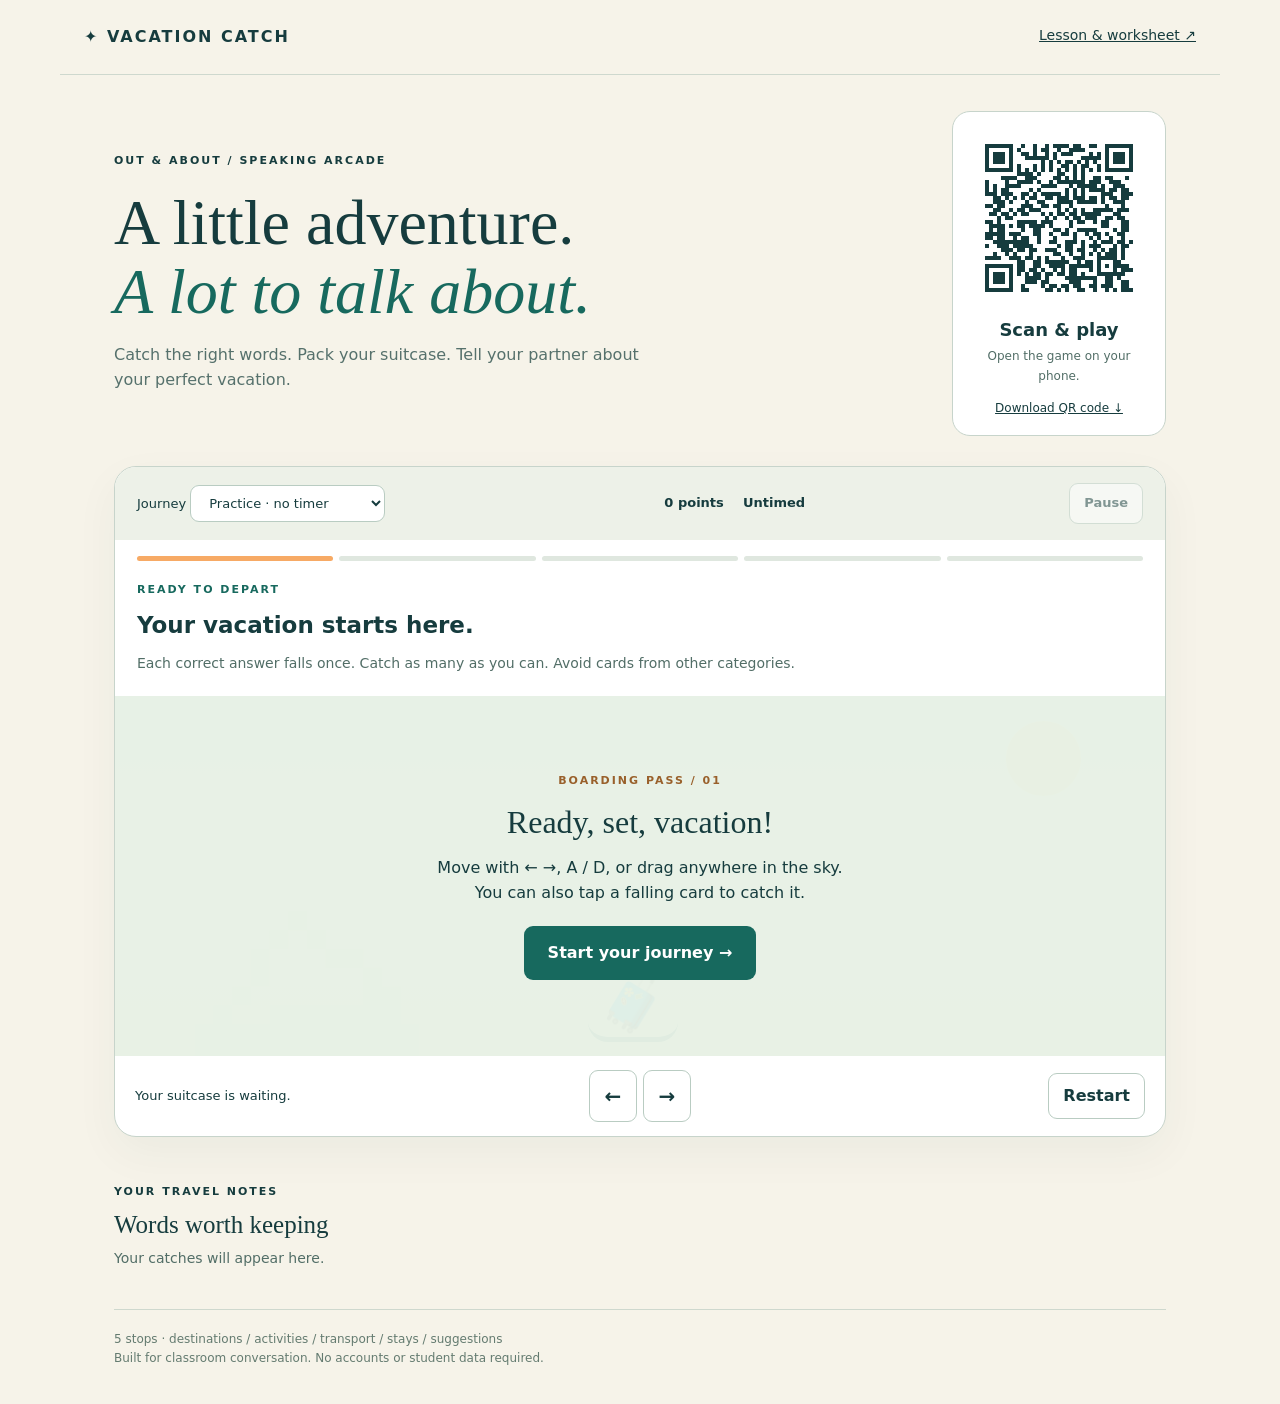
==== index.html @ 19b10353 "Remove complete-sentence instruction and final speaking task" ====
<!doctype html>
<html lang="en"><head><meta charset="utf-8"><meta name="viewport" content="width=device-width,initial-scale=1"><title>Vacation Catch • Pack, play & speak</title><link rel="stylesheet" href="style.css?v=4"><script defer src="lesson.js?v=4"></script><script defer src="game.js?v=10"></script></head>
<body><header><a class="brand" href="./">✦ VACATION CATCH</a><nav><a href="materials.html">Lesson & worksheet ↗</a></nav></header><main><div class="welcome"><section class="intro"><span class="eyebrow">OUT & ABOUT / SPEAKING ARCADE</span><h1>A little adventure.<br><em>A lot to talk about.</em></h1><p>Catch the right words. Pack your suitcase. Tell your partner about your perfect vacation.</p></section><aside class="qr-panel" aria-label="Open the game on your phone"><img src="vacation-catch-qr.png" width="180" height="180" alt="QR code linking to Vacation Catch"><div><strong>Scan &amp; play</strong><p>Open the game on your phone.</p><a href="vacation-catch-qr.png" download>Download QR code ↓</a></div></aside></div><section class="game-shell"><div class="toolbar"><label>Journey <select id="mode"><option value="practice">Practice · no timer</option><option value="challenge">Challenge · 30s target</option></select></label><div><span id="score">0 points</span> <span id="time">Untimed</span></div><button id="pause" disabled>Pause</button></div><div class="progress" id="progress"></div><div class="mission"><span id="stage">READY TO DEPART</span><h2 id="prompt">Your vacation starts here.</h2><p id="hint">Each correct answer falls once. Catch as many as you can. Avoid cards from other categories.</p></div><div id="field" tabindex="0" role="region" aria-label="Catch game. Use left and right arrow keys to move your suitcase."><div class="sun"></div><div class="landscape">⛰</div><div id="cards"></div><div id="basket" aria-hidden="true">🧳</div><div id="overlay"><span class="ticket">BOARDING PASS / 01</span><h2>Ready, set, vacation!</h2><p>Move with ← →, A / D, or drag anywhere in the sky.<br>You can also tap a falling card to catch it.</p><button id="start" class="primary">Start your journey →</button></div></div><div class="under"><div class="arrows"><button id="left" aria-label="Move suitcase left">←</button><button id="right" aria-label="Move suitcase right">→</button></div><p id="feedback" role="status" aria-live="polite">Your suitcase is waiting.</p><button id="restart">Restart</button></div></section><section class="bottom"><div><span class="eyebrow">YOUR TRAVEL NOTES</span><h3>Words worth keeping</h3><div id="collected">Your catches will appear here.</div></div></section><footer>5 stops · destinations / activities / transport / stays / suggestions<br>Built for classroom conversation. No accounts or student data required.</footer></main></body></html>
---- style.css ----
:root{--ink:#163c3e;--green:#17695e;--cream:#f6f3e9;--orange:#f7aa65}*{box-sizing:border-box}body{margin:0;background:var(--cream);color:var(--ink);font:16px/1.6 system-ui,sans-serif}header{max-width:1160px;margin:auto;padding:24px;display:flex;justify-content:space-between;gap:16px;border-bottom:1px solid #ced8ce}a{color:inherit}.brand{font-weight:850;letter-spacing:2px;text-decoration:none}nav{font-size:14px}main{max-width:1100px;margin:auto;padding:36px 24px}.intro{max-width:780px;margin:0 0 30px}.eyebrow,.ticket{font-size:11px;font-weight:800;letter-spacing:2px}h1{font:clamp(36px,5.5vw,64px)/1.08 Georgia,serif;margin:16px 0}h1 em{color:var(--green);font-weight:normal}.intro p{max-width:550px;color:#56716c}.game-shell{background:white;border:1px solid #c7d4cb;border-radius:22px;overflow:hidden;box-shadow:0 16px 45px #163c3e0c}.toolbar{display:flex;justify-content:space-between;align-items:center;gap:12px;padding:16px 22px;background:#edf1e8;font-size:13px}select,button{font:inherit;border:1px solid #b9ccc2;border-radius:9px;padding:9px 14px;background:white;color:var(--ink)}button,a,select{touch-action:manipulation}button{cursor:pointer;font-weight:700}button:disabled{opacity:.5;cursor:default}button:focus-visible,a:focus-visible,select:focus-visible,#field:focus-visible{outline:3px solid #ce6d28;outline-offset:3px}.primary{background:var(--green);color:white;border:0;padding:14px 24px}.toolbar span{margin-left:15px;font-weight:750}.progress{display:flex;gap:6px;padding:16px 22px 0}.progress span{height:5px;flex:1;background:#dfe7df;border-radius:4px}.progress .active{background:var(--orange)}.progress .done{background:var(--green)}.mission{padding:14px 22px}.mission>span{font-size:11px;letter-spacing:2px;font-weight:800;color:var(--green)}h2{font-size:23px;margin:6px 0}p{margin:8px 0}.mission p{font-size:14px;color:#526e67}#field{height:360px;position:relative;background:linear-gradient(#d5ece6,#ecf1d7);overflow:hidden;touch-action:none}.sun{position:absolute;right:8%;top:25px;background:#f7cf78;width:75px;height:75px;border-radius:50%;opacity:.7}.landscape{position:absolute;bottom:-90px;left:4%;font-size:300px;color:#b6d0bb;line-height:1;opacity:.45}#basket{position:absolute;bottom:14px;font-size:54px;width:90px;text-align:center;left:45%;line-height:1.2;border-bottom:5px solid var(--green);border-radius:20px}.card{position:absolute;top:0;width:150px;text-align:center;padding:10px 6px;border:1px solid #bed1c5;background:#fffef8;border-radius:11px;box-shadow:0 4px 0 #163c3e15;font-size:14px;font-weight:700}#overlay{position:absolute;inset:0;background:#e9f2e6f5;display:flex;flex-direction:column;align-items:center;justify-content:center;text-align:center;padding:24px;z-index:5}#overlay h2{font:32px Georgia,serif;margin:14px 0}#overlay p{max-width:600px;margin:0 0 20px}.ticket{color:#99602b}.under{padding:14px 20px;display:flex;align-items:center;gap:14px}.under p{flex:1;font-size:13px}.arrows{display:flex;gap:6px}.arrows button{font-size:20px;min-width:48px}.bottom{display:grid;grid-template-columns:1fr 1fr;gap:70px;padding:40px 0}.bottom p,#collected{color:#526e67;font-size:14px}h3{font:25px Georgia,serif;margin:8px 0}.chip{display:inline-block;border:1px solid #b8cbc0;border-radius:20px;padding:3px 10px;margin:3px;font-size:12px}footer{font-size:12px;border-top:1px solid #ced8ce;padding-top:20px;color:#647b70}.paper{background:white;padding:30px;border-radius:16px}.paper h1{font-size:40px}.paper table{border-collapse:collapse;width:100%;font-size:14px}.paper td,.paper th{border:1px solid #bdd0c4;padding:12px;text-align:left}.write{border-bottom:1px solid #999;height:42px} @media(max-width:650px){header{padding:16px}.brand{font-size:12px;letter-spacing:1px}nav{font-size:12px}main{padding:24px 12px}.toolbar{flex-wrap:wrap;padding:12px}.toolbar label{width:100%}.toolbar span{margin:0 10px 0 0}.mission{padding:14px}h2{font-size:20px}.bottom{grid-template-columns:1fr;gap:25px}.under{flex-wrap:wrap}.under p{min-width:160px}.card{width:130px;font-size:13px}#overlay h2{font-size:27px}.paper{padding:14px;overflow-x:auto}}@media print{header,button,.no-print{display:none!important}body{background:white}main{padding:0}.paper{padding:0}.paper h1{font-size:30px}}
.welcome{display:flex;align-items:center;justify-content:space-between;gap:30px;margin-bottom:30px}.welcome .intro{margin-bottom:0}.qr-panel{flex:0 0 214px;text-align:center;background:white;border:1px solid #c7d4cb;border-radius:18px;padding:16px}.qr-panel img{display:block;width:180px;height:180px;margin:0 auto 8px}.qr-panel strong{font-size:18px}.qr-panel p{font-size:12px;margin:3px 0 8px;color:#526e67}.qr-panel a{font-size:12px}@media(max-width:700px){.welcome{flex-direction:column;align-items:stretch}.qr-panel{flex-basis:auto;display:flex;align-items:center;gap:18px;text-align:left}.qr-panel img{width:132px;height:132px;margin:0}.qr-panel div{flex:1}}
.under{display:grid;grid-template-columns:minmax(0,1fr) auto minmax(0,1fr)}.under .arrows{grid-column:2;grid-row:1;justify-content:center}.under #feedback{grid-column:1;grid-row:1;min-width:0}.under #restart{grid-column:3;grid-row:1;justify-self:end}@media(max-width:650px){.under{grid-template-columns:1fr auto 1fr}.under #feedback{grid-column:1 / -1;grid-row:2;text-align:center}.under #restart{padding:9px;font-size:12px}}
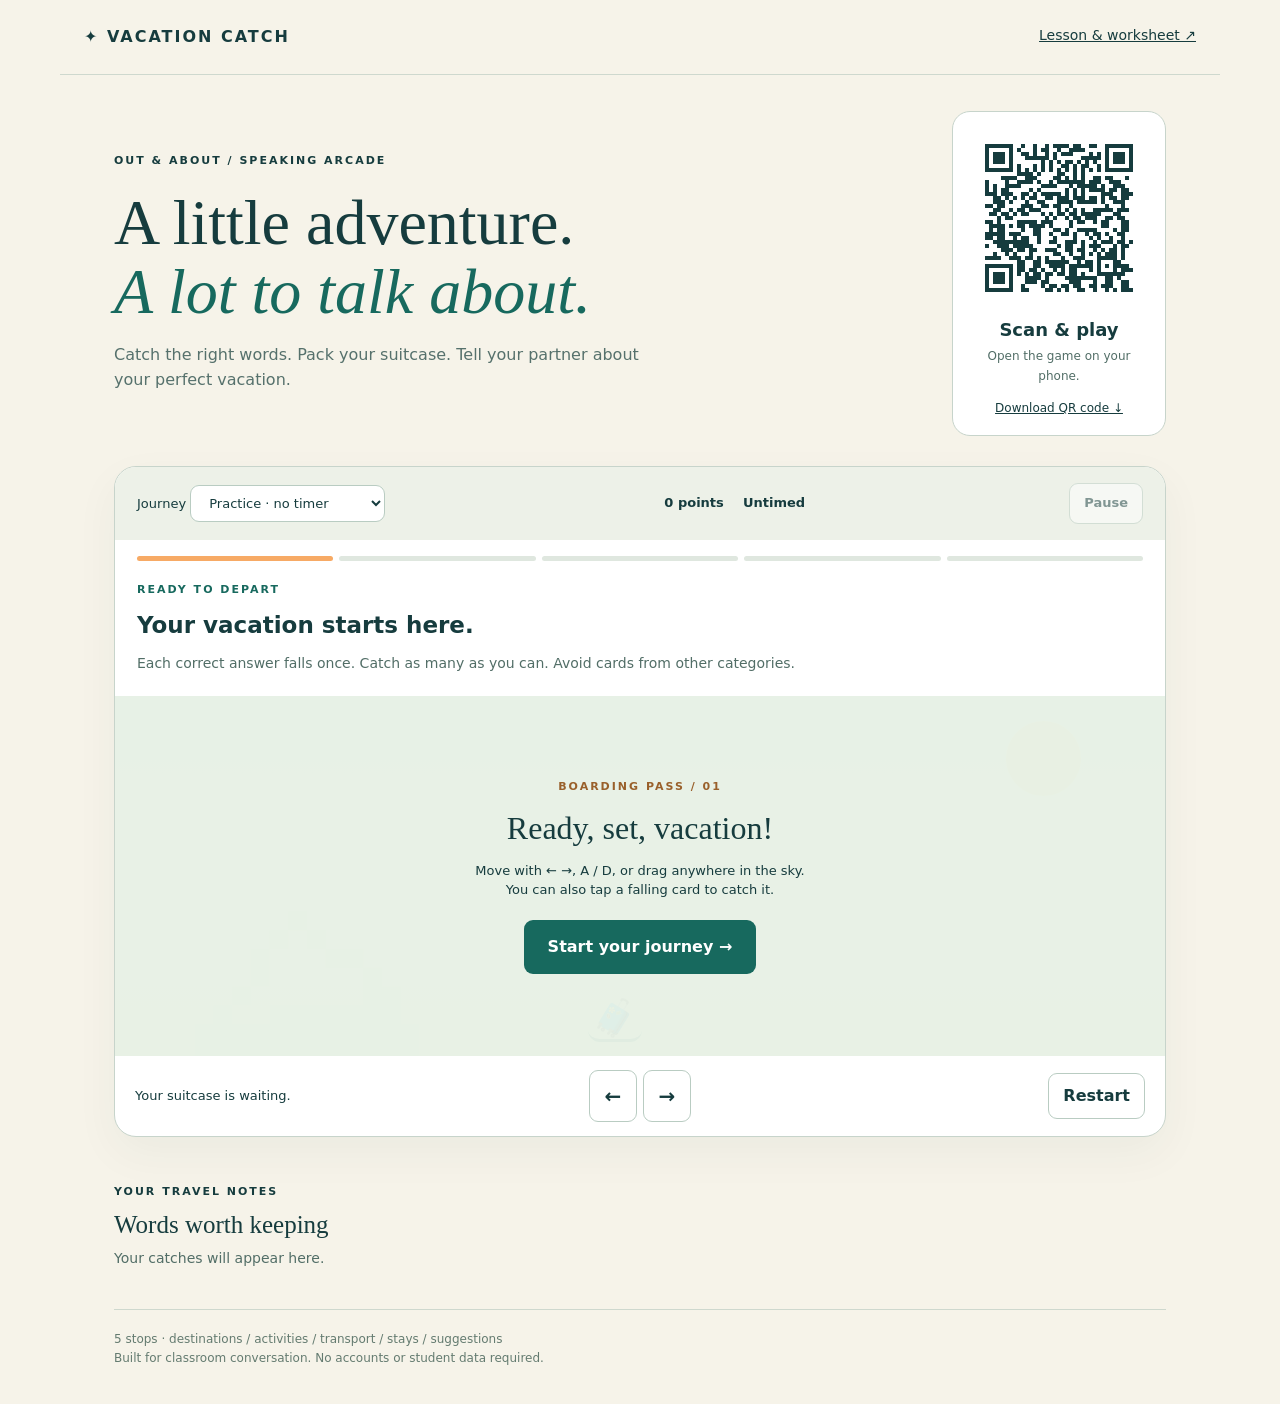
==== commit c12d4bb8: "Shrink suitcase catch area and start-screen instruction text" ====
--- a/index.html
+++ b/index.html
@@ -1,5 +1,5 @@
 <!doctype html>
-<html lang="en"><head><meta charset="utf-8"><meta name="viewport" content="width=device-width,initial-scale=1"><title>Vacation Catch • Pack, play & speak</title><link rel="stylesheet" href="style.css?v=4"><script defer src="lesson.js?v=4"></script><script defer src="game.js?v=10"></script></head>
+<html lang="en"><head><meta charset="utf-8"><meta name="viewport" content="width=device-width,initial-scale=1"><title>Vacation Catch • Pack, play & speak</title><link rel="stylesheet" href="style.css?v=11"><script defer src="lesson.js?v=4"></script><script defer src="game.js?v=11"></script></head>
 <body><header><a class="brand" href="./">✦ VACATION CATCH</a><nav><a href="materials.html">Lesson & worksheet ↗</a></nav></header><main><div class="welcome"><section class="intro"><span class="eyebrow">OUT & ABOUT / SPEAKING ARCADE</span><h1>A little adventure.<br><em>A lot to talk about.</em></h1><p>Catch the right words. Pack your suitcase. Tell your partner about your perfect vacation.</p></section><aside class="qr-panel" aria-label="Open the game on your phone"><img src="vacation-catch-qr.png" width="180" height="180" alt="QR code linking to Vacation Catch"><div><strong>Scan &amp; play</strong><p>Open the game on your phone.</p><a href="vacation-catch-qr.png" download>Download QR code ↓</a></div></aside></div><section class="game-shell"><div class="toolbar"><label>Journey <select id="mode"><option value="practice">Practice · no timer</option><option value="challenge">Challenge · 30s target</option></select></label><div><span id="score">0 points</span> <span id="time">Untimed</span></div><button id="pause" disabled>Pause</button></div><div class="progress" id="progress"></div><div class="mission"><span id="stage">READY TO DEPART</span><h2 id="prompt">Your vacation starts here.</h2><p id="hint">Each correct answer falls once. Catch as many as you can. Avoid cards from other categories.</p></div><div id="field" tabindex="0" role="region" aria-label="Catch game. Use left and right arrow keys to move your suitcase."><div class="sun"></div><div class="landscape">⛰</div><div id="cards"></div><div id="basket" aria-hidden="true">🧳</div><div id="overlay"><span class="ticket">BOARDING PASS / 01</span><h2>Ready, set, vacation!</h2><p>Move with ← →, A / D, or drag anywhere in the sky.<br>You can also tap a falling card to catch it.</p><button id="start" class="primary">Start your journey →</button></div></div><div class="under"><div class="arrows"><button id="left" aria-label="Move suitcase left">←</button><button id="right" aria-label="Move suitcase right">→</button></div><p id="feedback" role="status" aria-live="polite">Your suitcase is waiting.</p><button id="restart">Restart</button></div></section><section class="bottom"><div><span class="eyebrow">YOUR TRAVEL NOTES</span><h3>Words worth keeping</h3><div id="collected">Your catches will appear here.</div></div></section><footer>5 stops · destinations / activities / transport / stays / suggestions<br>Built for classroom conversation. No accounts or student data required.</footer></main></body></html>
 
 
--- a/style.css
+++ b/style.css
@@ -1,3 +1,6 @@
 :root{--ink:#163c3e;--green:#17695e;--cream:#f6f3e9;--orange:#f7aa65}*{box-sizing:border-box}body{margin:0;background:var(--cream);color:var(--ink);font:16px/1.6 system-ui,sans-serif}header{max-width:1160px;margin:auto;padding:24px;display:flex;justify-content:space-between;gap:16px;border-bottom:1px solid #ced8ce}a{color:inherit}.brand{font-weight:850;letter-spacing:2px;text-decoration:none}nav{font-size:14px}main{max-width:1100px;margin:auto;padding:36px 24px}.intro{max-width:780px;margin:0 0 30px}.eyebrow,.ticket{font-size:11px;font-weight:800;letter-spacing:2px}h1{font:clamp(36px,5.5vw,64px)/1.08 Georgia,serif;margin:16px 0}h1 em{color:var(--green);font-weight:normal}.intro p{max-width:550px;color:#56716c}.game-shell{background:white;border:1px solid #c7d4cb;border-radius:22px;overflow:hidden;box-shadow:0 16px 45px #163c3e0c}.toolbar{display:flex;justify-content:space-between;align-items:center;gap:12px;padding:16px 22px;background:#edf1e8;font-size:13px}select,button{font:inherit;border:1px solid #b9ccc2;border-radius:9px;padding:9px 14px;background:white;color:var(--ink)}button,a,select{touch-action:manipulation}button{cursor:pointer;font-weight:700}button:disabled{opacity:.5;cursor:default}button:focus-visible,a:focus-visible,select:focus-visible,#field:focus-visible{outline:3px solid #ce6d28;outline-offset:3px}.primary{background:var(--green);color:white;border:0;padding:14px 24px}.toolbar span{margin-left:15px;font-weight:750}.progress{display:flex;gap:6px;padding:16px 22px 0}.progress span{height:5px;flex:1;background:#dfe7df;border-radius:4px}.progress .active{background:var(--orange)}.progress .done{background:var(--green)}.mission{padding:14px 22px}.mission>span{font-size:11px;letter-spacing:2px;font-weight:800;color:var(--green)}h2{font-size:23px;margin:6px 0}p{margin:8px 0}.mission p{font-size:14px;color:#526e67}#field{height:360px;position:relative;background:linear-gradient(#d5ece6,#ecf1d7);overflow:hidden;touch-action:none}.sun{position:absolute;right:8%;top:25px;background:#f7cf78;width:75px;height:75px;border-radius:50%;opacity:.7}.landscape{position:absolute;bottom:-90px;left:4%;font-size:300px;color:#b6d0bb;line-height:1;opacity:.45}#basket{position:absolute;bottom:14px;font-size:54px;width:90px;text-align:center;left:45%;line-height:1.2;border-bottom:5px solid var(--green);border-radius:20px}.card{position:absolute;top:0;width:150px;text-align:center;padding:10px 6px;border:1px solid #bed1c5;background:#fffef8;border-radius:11px;box-shadow:0 4px 0 #163c3e15;font-size:14px;font-weight:700}#overlay{position:absolute;inset:0;background:#e9f2e6f5;display:flex;flex-direction:column;align-items:center;justify-content:center;text-align:center;padding:24px;z-index:5}#overlay h2{font:32px Georgia,serif;margin:14px 0}#overlay p{max-width:600px;margin:0 0 20px}.ticket{color:#99602b}.under{padding:14px 20px;display:flex;align-items:center;gap:14px}.under p{flex:1;font-size:13px}.arrows{display:flex;gap:6px}.arrows button{font-size:20px;min-width:48px}.bottom{display:grid;grid-template-columns:1fr 1fr;gap:70px;padding:40px 0}.bottom p,#collected{color:#526e67;font-size:14px}h3{font:25px Georgia,serif;margin:8px 0}.chip{display:inline-block;border:1px solid #b8cbc0;border-radius:20px;padding:3px 10px;margin:3px;font-size:12px}footer{font-size:12px;border-top:1px solid #ced8ce;padding-top:20px;color:#647b70}.paper{background:white;padding:30px;border-radius:16px}.paper h1{font-size:40px}.paper table{border-collapse:collapse;width:100%;font-size:14px}.paper td,.paper th{border:1px solid #bdd0c4;padding:12px;text-align:left}.write{border-bottom:1px solid #999;height:42px} @media(max-width:650px){header{padding:16px}.brand{font-size:12px;letter-spacing:1px}nav{font-size:12px}main{padding:24px 12px}.toolbar{flex-wrap:wrap;padding:12px}.toolbar label{width:100%}.toolbar span{margin:0 10px 0 0}.mission{padding:14px}h2{font-size:20px}.bottom{grid-template-columns:1fr;gap:25px}.under{flex-wrap:wrap}.under p{min-width:160px}.card{width:130px;font-size:13px}#overlay h2{font-size:27px}.paper{padding:14px;overflow-x:auto}}@media print{header,button,.no-print{display:none!important}body{background:white}main{padding:0}.paper{padding:0}.paper h1{font-size:30px}}
 .welcome{display:flex;align-items:center;justify-content:space-between;gap:30px;margin-bottom:30px}.welcome .intro{margin-bottom:0}.qr-panel{flex:0 0 214px;text-align:center;background:white;border:1px solid #c7d4cb;border-radius:18px;padding:16px}.qr-panel img{display:block;width:180px;height:180px;margin:0 auto 8px}.qr-panel strong{font-size:18px}.qr-panel p{font-size:12px;margin:3px 0 8px;color:#526e67}.qr-panel a{font-size:12px}@media(max-width:700px){.welcome{flex-direction:column;align-items:stretch}.qr-panel{flex-basis:auto;display:flex;align-items:center;gap:18px;text-align:left}.qr-panel img{width:132px;height:132px;margin:0}.qr-panel div{flex:1}}
 .under{display:grid;grid-template-columns:minmax(0,1fr) auto minmax(0,1fr)}.under .arrows{grid-column:2;grid-row:1;justify-content:center}.under #feedback{grid-column:1;grid-row:1;min-width:0}.under #restart{grid-column:3;grid-row:1;justify-self:end}@media(max-width:650px){.under{grid-template-columns:1fr auto 1fr}.under #feedback{grid-column:1 / -1;grid-row:2;text-align:center}.under #restart{padding:9px;font-size:12px}}
+
+#basket{width:54px;font-size:36px;border-bottom-width:3px;border-radius:12px}
+#overlay #start{font-size:16px}#overlay:has(#start) p{font-size:13px;line-height:1.5}
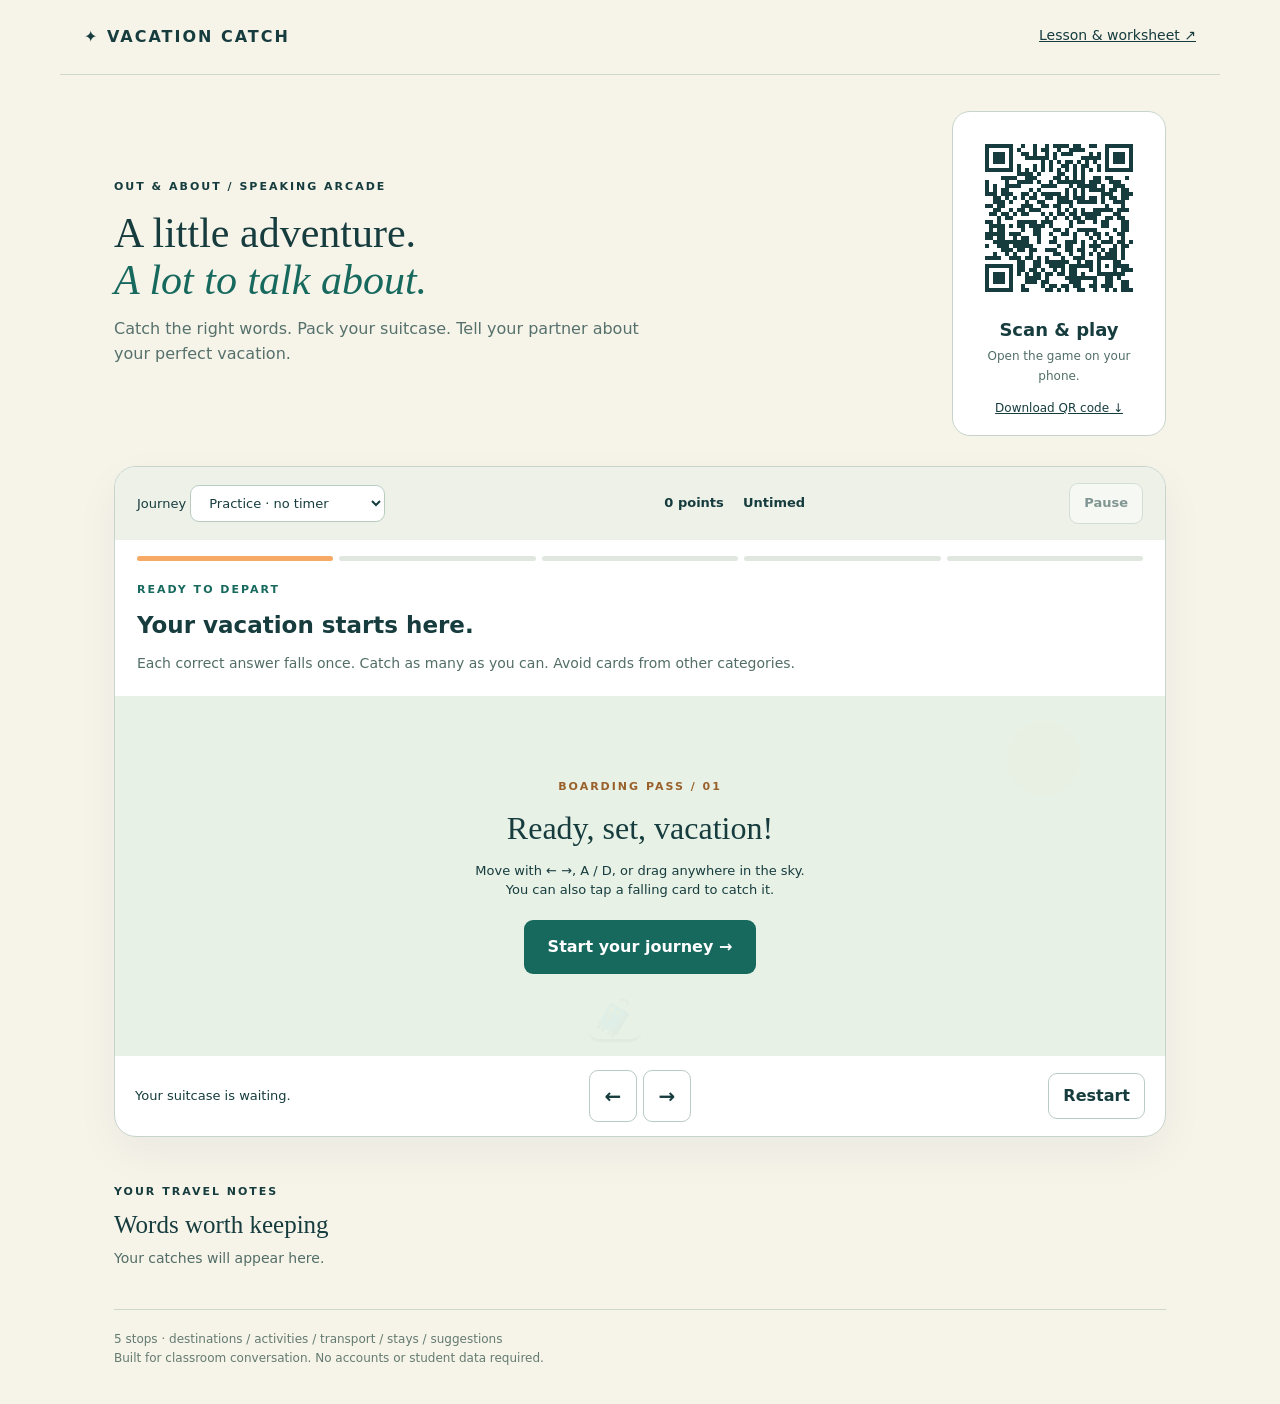
==== commit 1c366267: "Reduce main headline size" ====
--- a/index.html
+++ b/index.html
@@ -1,5 +1,5 @@
 <!doctype html>
-<html lang="en"><head><meta charset="utf-8"><meta name="viewport" content="width=device-width,initial-scale=1"><title>Vacation Catch • Pack, play & speak</title><link rel="stylesheet" href="style.css?v=11"><script defer src="lesson.js?v=4"></script><script defer src="game.js?v=11"></script></head>
+<html lang="en"><head><meta charset="utf-8"><meta name="viewport" content="width=device-width,initial-scale=1"><title>Vacation Catch • Pack, play & speak</title><link rel="stylesheet" href="style.css?v=12"><script defer src="lesson.js?v=4"></script><script defer src="game.js?v=11"></script></head>
 <body><header><a class="brand" href="./">✦ VACATION CATCH</a><nav><a href="materials.html">Lesson & worksheet ↗</a></nav></header><main><div class="welcome"><section class="intro"><span class="eyebrow">OUT & ABOUT / SPEAKING ARCADE</span><h1>A little adventure.<br><em>A lot to talk about.</em></h1><p>Catch the right words. Pack your suitcase. Tell your partner about your perfect vacation.</p></section><aside class="qr-panel" aria-label="Open the game on your phone"><img src="vacation-catch-qr.png" width="180" height="180" alt="QR code linking to Vacation Catch"><div><strong>Scan &amp; play</strong><p>Open the game on your phone.</p><a href="vacation-catch-qr.png" download>Download QR code ↓</a></div></aside></div><section class="game-shell"><div class="toolbar"><label>Journey <select id="mode"><option value="practice">Practice · no timer</option><option value="challenge">Challenge · 30s target</option></select></label><div><span id="score">0 points</span> <span id="time">Untimed</span></div><button id="pause" disabled>Pause</button></div><div class="progress" id="progress"></div><div class="mission"><span id="stage">READY TO DEPART</span><h2 id="prompt">Your vacation starts here.</h2><p id="hint">Each correct answer falls once. Catch as many as you can. Avoid cards from other categories.</p></div><div id="field" tabindex="0" role="region" aria-label="Catch game. Use left and right arrow keys to move your suitcase."><div class="sun"></div><div class="landscape">⛰</div><div id="cards"></div><div id="basket" aria-hidden="true">🧳</div><div id="overlay"><span class="ticket">BOARDING PASS / 01</span><h2>Ready, set, vacation!</h2><p>Move with ← →, A / D, or drag anywhere in the sky.<br>You can also tap a falling card to catch it.</p><button id="start" class="primary">Start your journey →</button></div></div><div class="under"><div class="arrows"><button id="left" aria-label="Move suitcase left">←</button><button id="right" aria-label="Move suitcase right">→</button></div><p id="feedback" role="status" aria-live="polite">Your suitcase is waiting.</p><button id="restart">Restart</button></div></section><section class="bottom"><div><span class="eyebrow">YOUR TRAVEL NOTES</span><h3>Words worth keeping</h3><div id="collected">Your catches will appear here.</div></div></section><footer>5 stops · destinations / activities / transport / stays / suggestions<br>Built for classroom conversation. No accounts or student data required.</footer></main></body></html>
 
 
--- a/style.css
+++ b/style.css
@@ -4,3 +4,4 @@
 
 #basket{width:54px;font-size:36px;border-bottom-width:3px;border-radius:12px}
 #overlay #start{font-size:16px}#overlay:has(#start) p{font-size:13px;line-height:1.5}
+.intro h1{font-size:clamp(28px,3.5vw,42px);line-height:1.12;margin:12px 0}
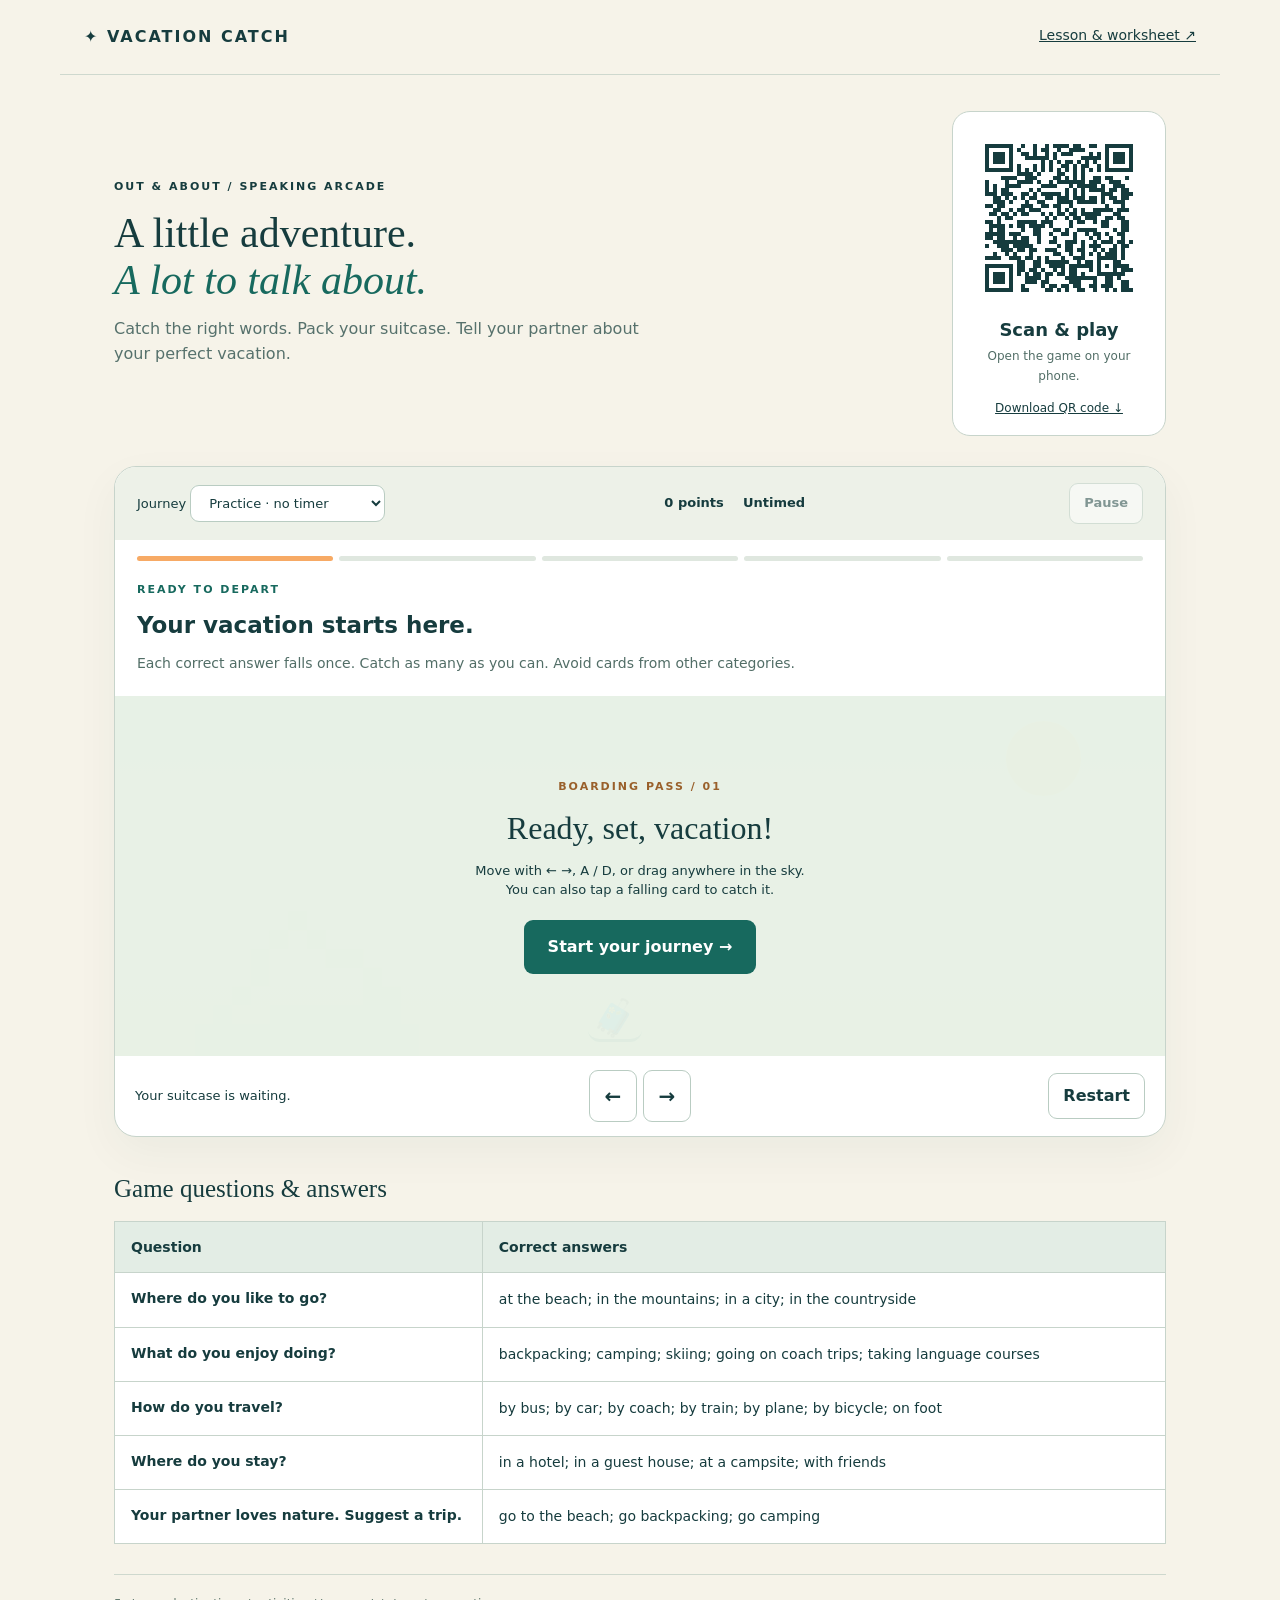
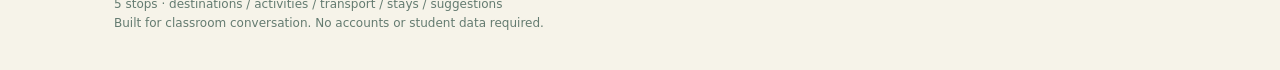
==== commit 60b81b62: "Replace travel notes with complete game questions and answers table" ====
--- a/index.html
+++ b/index.html
@@ -1,5 +1,5 @@
 <!doctype html>
-<html lang="en"><head><meta charset="utf-8"><meta name="viewport" content="width=device-width,initial-scale=1"><title>Vacation Catch • Pack, play & speak</title><link rel="stylesheet" href="style.css?v=12"><script defer src="lesson.js?v=4"></script><script defer src="game.js?v=11"></script></head>
-<body><header><a class="brand" href="./">✦ VACATION CATCH</a><nav><a href="materials.html">Lesson & worksheet ↗</a></nav></header><main><div class="welcome"><section class="intro"><span class="eyebrow">OUT & ABOUT / SPEAKING ARCADE</span><h1>A little adventure.<br><em>A lot to talk about.</em></h1><p>Catch the right words. Pack your suitcase. Tell your partner about your perfect vacation.</p></section><aside class="qr-panel" aria-label="Open the game on your phone"><img src="vacation-catch-qr.png" width="180" height="180" alt="QR code linking to Vacation Catch"><div><strong>Scan &amp; play</strong><p>Open the game on your phone.</p><a href="vacation-catch-qr.png" download>Download QR code ↓</a></div></aside></div><section class="game-shell"><div class="toolbar"><label>Journey <select id="mode"><option value="practice">Practice · no timer</option><option value="challenge">Challenge · 30s target</option></select></label><div><span id="score">0 points</span> <span id="time">Untimed</span></div><button id="pause" disabled>Pause</button></div><div class="progress" id="progress"></div><div class="mission"><span id="stage">READY TO DEPART</span><h2 id="prompt">Your vacation starts here.</h2><p id="hint">Each correct answer falls once. Catch as many as you can. Avoid cards from other categories.</p></div><div id="field" tabindex="0" role="region" aria-label="Catch game. Use left and right arrow keys to move your suitcase."><div class="sun"></div><div class="landscape">⛰</div><div id="cards"></div><div id="basket" aria-hidden="true">🧳</div><div id="overlay"><span class="ticket">BOARDING PASS / 01</span><h2>Ready, set, vacation!</h2><p>Move with ← →, A / D, or drag anywhere in the sky.<br>You can also tap a falling card to catch it.</p><button id="start" class="primary">Start your journey →</button></div></div><div class="under"><div class="arrows"><button id="left" aria-label="Move suitcase left">←</button><button id="right" aria-label="Move suitcase right">→</button></div><p id="feedback" role="status" aria-live="polite">Your suitcase is waiting.</p><button id="restart">Restart</button></div></section><section class="bottom"><div><span class="eyebrow">YOUR TRAVEL NOTES</span><h3>Words worth keeping</h3><div id="collected">Your catches will appear here.</div></div></section><footer>5 stops · destinations / activities / transport / stays / suggestions<br>Built for classroom conversation. No accounts or student data required.</footer></main></body></html>
+<html lang="en"><head><meta charset="utf-8"><meta name="viewport" content="width=device-width,initial-scale=1"><title>Vacation Catch • Pack, play & speak</title><link rel="stylesheet" href="style.css?v=13"><script defer src="lesson.js?v=4"></script><script defer src="game.js?v=13"></script></head>
+<body><header><a class="brand" href="./">✦ VACATION CATCH</a><nav><a href="materials.html">Lesson & worksheet ↗</a></nav></header><main><div class="welcome"><section class="intro"><span class="eyebrow">OUT & ABOUT / SPEAKING ARCADE</span><h1>A little adventure.<br><em>A lot to talk about.</em></h1><p>Catch the right words. Pack your suitcase. Tell your partner about your perfect vacation.</p></section><aside class="qr-panel" aria-label="Open the game on your phone"><img src="vacation-catch-qr.png" width="180" height="180" alt="QR code linking to Vacation Catch"><div><strong>Scan &amp; play</strong><p>Open the game on your phone.</p><a href="vacation-catch-qr.png" download>Download QR code ↓</a></div></aside></div><section class="game-shell"><div class="toolbar"><label>Journey <select id="mode"><option value="practice">Practice · no timer</option><option value="challenge">Challenge · 30s target</option></select></label><div><span id="score">0 points</span> <span id="time">Untimed</span></div><button id="pause" disabled>Pause</button></div><div class="progress" id="progress"></div><div class="mission"><span id="stage">READY TO DEPART</span><h2 id="prompt">Your vacation starts here.</h2><p id="hint">Each correct answer falls once. Catch as many as you can. Avoid cards from other categories.</p></div><div id="field" tabindex="0" role="region" aria-label="Catch game. Use left and right arrow keys to move your suitcase."><div class="sun"></div><div class="landscape">⛰</div><div id="cards"></div><div id="basket" aria-hidden="true">🧳</div><div id="overlay"><span class="ticket">BOARDING PASS / 01</span><h2>Ready, set, vacation!</h2><p>Move with ← →, A / D, or drag anywhere in the sky.<br>You can also tap a falling card to catch it.</p><button id="start" class="primary">Start your journey →</button></div></div><div class="under"><div class="arrows"><button id="left" aria-label="Move suitcase left">←</button><button id="right" aria-label="Move suitcase right">→</button></div><p id="feedback" role="status" aria-live="polite">Your suitcase is waiting.</p><button id="restart">Restart</button></div></section><section class="answer-key" aria-labelledby="answer-key-title"><h3 id="answer-key-title">Game questions &amp; answers</h3><div class="answer-table-wrap"><table><thead><tr><th scope="col">Question</th><th scope="col">Correct answers</th></tr></thead><tbody id="answer-rows"></tbody></table></div></section><footer>5 stops · destinations / activities / transport / stays / suggestions<br>Built for classroom conversation. No accounts or student data required.</footer></main></body></html>
 
 
--- a/style.css
+++ b/style.css
@@ -5,3 +5,5 @@
 #basket{width:54px;font-size:36px;border-bottom-width:3px;border-radius:12px}
 #overlay #start{font-size:16px}#overlay:has(#start) p{font-size:13px;line-height:1.5}
 .intro h1{font-size:clamp(28px,3.5vw,42px);line-height:1.12;margin:12px 0}
+
+.answer-key{padding:30px 0}.answer-key h3{margin-bottom:18px}.answer-table-wrap{overflow-x:auto}.answer-key table{width:100%;border-collapse:collapse;background:white;font-size:14px}.answer-key th,.answer-key td{border:1px solid #c7d4cb;padding:14px 16px;text-align:left;vertical-align:top}.answer-key thead{background:#e3ede5}.answer-key tbody th{width:35%;font-weight:600}.answer-key td{line-height:1.8}@media(max-width:650px){.answer-key th,.answer-key td{padding:10px;font-size:13px}}
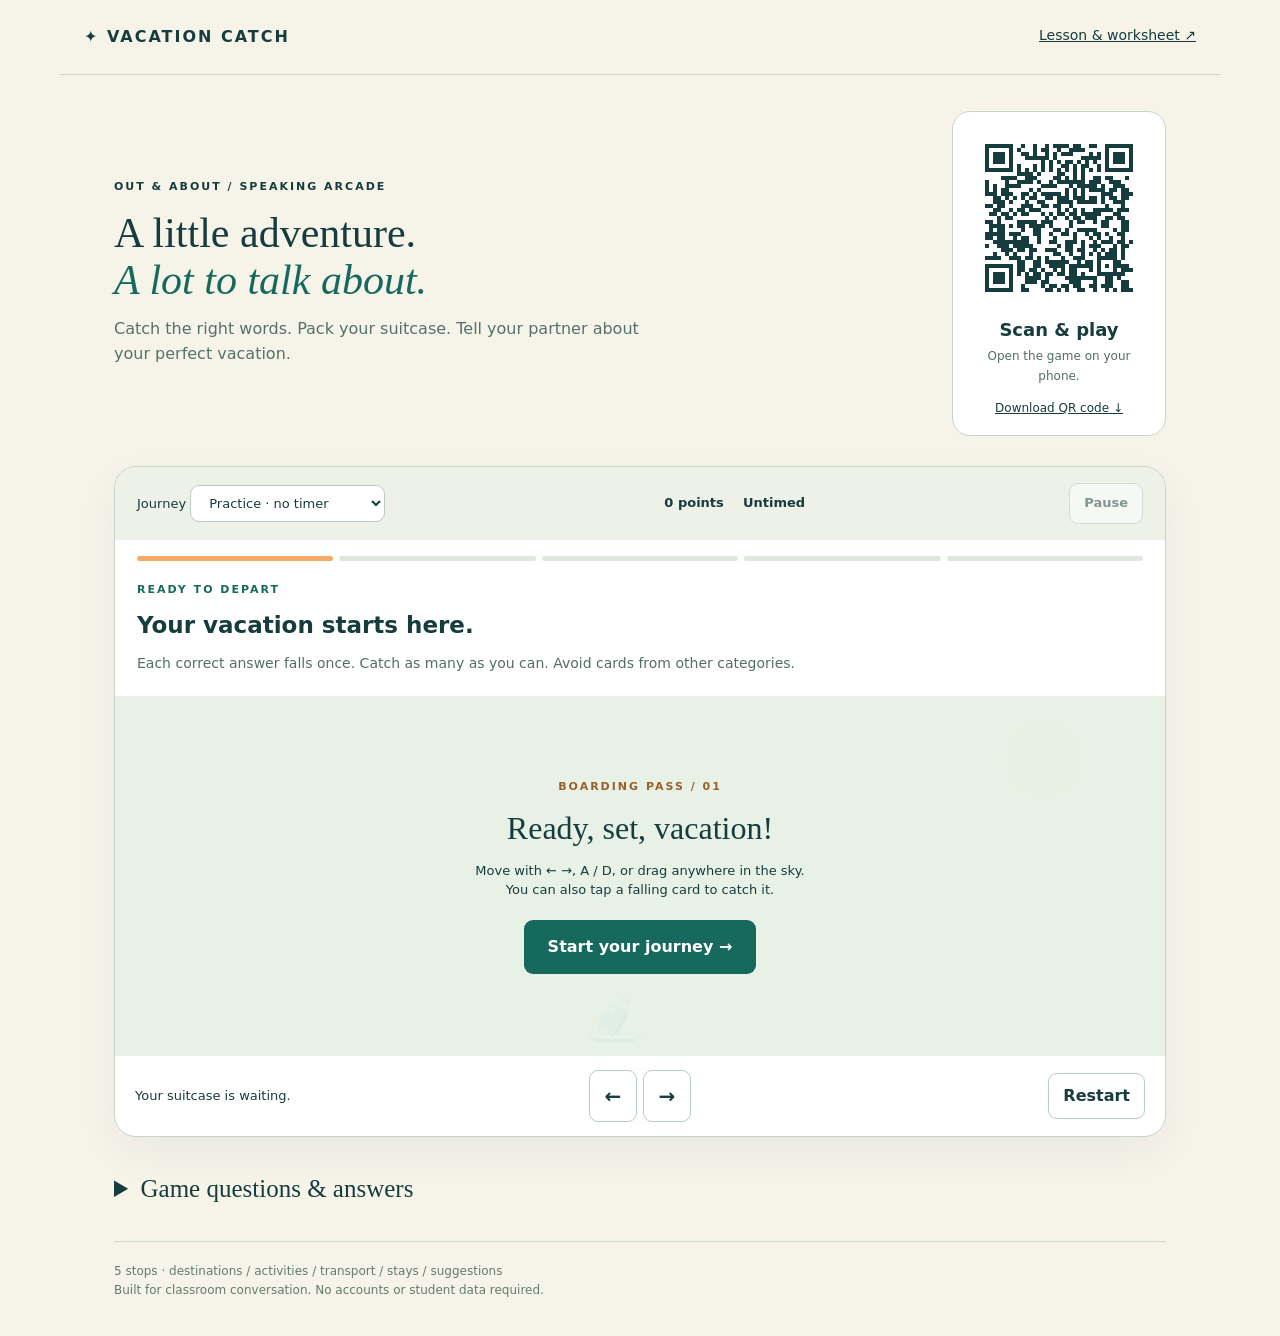
==== commit 653c2e69: "Collapse answer table by default and remove travel-notes download" ====
--- a/index.html
+++ b/index.html
@@ -1,5 +1,5 @@
 <!doctype html>
-<html lang="en"><head><meta charset="utf-8"><meta name="viewport" content="width=device-width,initial-scale=1"><title>Vacation Catch • Pack, play & speak</title><link rel="stylesheet" href="style.css?v=13"><script defer src="lesson.js?v=4"></script><script defer src="game.js?v=13"></script></head>
-<body><header><a class="brand" href="./">✦ VACATION CATCH</a><nav><a href="materials.html">Lesson & worksheet ↗</a></nav></header><main><div class="welcome"><section class="intro"><span class="eyebrow">OUT & ABOUT / SPEAKING ARCADE</span><h1>A little adventure.<br><em>A lot to talk about.</em></h1><p>Catch the right words. Pack your suitcase. Tell your partner about your perfect vacation.</p></section><aside class="qr-panel" aria-label="Open the game on your phone"><img src="vacation-catch-qr.png" width="180" height="180" alt="QR code linking to Vacation Catch"><div><strong>Scan &amp; play</strong><p>Open the game on your phone.</p><a href="vacation-catch-qr.png" download>Download QR code ↓</a></div></aside></div><section class="game-shell"><div class="toolbar"><label>Journey <select id="mode"><option value="practice">Practice · no timer</option><option value="challenge">Challenge · 30s target</option></select></label><div><span id="score">0 points</span> <span id="time">Untimed</span></div><button id="pause" disabled>Pause</button></div><div class="progress" id="progress"></div><div class="mission"><span id="stage">READY TO DEPART</span><h2 id="prompt">Your vacation starts here.</h2><p id="hint">Each correct answer falls once. Catch as many as you can. Avoid cards from other categories.</p></div><div id="field" tabindex="0" role="region" aria-label="Catch game. Use left and right arrow keys to move your suitcase."><div class="sun"></div><div class="landscape">⛰</div><div id="cards"></div><div id="basket" aria-hidden="true">🧳</div><div id="overlay"><span class="ticket">BOARDING PASS / 01</span><h2>Ready, set, vacation!</h2><p>Move with ← →, A / D, or drag anywhere in the sky.<br>You can also tap a falling card to catch it.</p><button id="start" class="primary">Start your journey →</button></div></div><div class="under"><div class="arrows"><button id="left" aria-label="Move suitcase left">←</button><button id="right" aria-label="Move suitcase right">→</button></div><p id="feedback" role="status" aria-live="polite">Your suitcase is waiting.</p><button id="restart">Restart</button></div></section><section class="answer-key" aria-labelledby="answer-key-title"><h3 id="answer-key-title">Game questions &amp; answers</h3><div class="answer-table-wrap"><table><thead><tr><th scope="col">Question</th><th scope="col">Correct answers</th></tr></thead><tbody id="answer-rows"></tbody></table></div></section><footer>5 stops · destinations / activities / transport / stays / suggestions<br>Built for classroom conversation. No accounts or student data required.</footer></main></body></html>
+<html lang="en"><head><meta charset="utf-8"><meta name="viewport" content="width=device-width,initial-scale=1"><title>Vacation Catch • Pack, play & speak</title><link rel="stylesheet" href="style.css?v=13"><script defer src="lesson.js?v=4"></script><script defer src="game.js?v=14"></script></head>
+<body><header><a class="brand" href="./">✦ VACATION CATCH</a><nav><a href="materials.html">Lesson & worksheet ↗</a></nav></header><main><div class="welcome"><section class="intro"><span class="eyebrow">OUT & ABOUT / SPEAKING ARCADE</span><h1>A little adventure.<br><em>A lot to talk about.</em></h1><p>Catch the right words. Pack your suitcase. Tell your partner about your perfect vacation.</p></section><aside class="qr-panel" aria-label="Open the game on your phone"><img src="vacation-catch-qr.png" width="180" height="180" alt="QR code linking to Vacation Catch"><div><strong>Scan &amp; play</strong><p>Open the game on your phone.</p><a href="vacation-catch-qr.png" download>Download QR code ↓</a></div></aside></div><section class="game-shell"><div class="toolbar"><label>Journey <select id="mode"><option value="practice">Practice · no timer</option><option value="challenge">Challenge · 30s target</option></select></label><div><span id="score">0 points</span> <span id="time">Untimed</span></div><button id="pause" disabled>Pause</button></div><div class="progress" id="progress"></div><div class="mission"><span id="stage">READY TO DEPART</span><h2 id="prompt">Your vacation starts here.</h2><p id="hint">Each correct answer falls once. Catch as many as you can. Avoid cards from other categories.</p></div><div id="field" tabindex="0" role="region" aria-label="Catch game. Use left and right arrow keys to move your suitcase."><div class="sun"></div><div class="landscape">⛰</div><div id="cards"></div><div id="basket" aria-hidden="true">🧳</div><div id="overlay"><span class="ticket">BOARDING PASS / 01</span><h2>Ready, set, vacation!</h2><p>Move with ← →, A / D, or drag anywhere in the sky.<br>You can also tap a falling card to catch it.</p><button id="start" class="primary">Start your journey →</button></div></div><div class="under"><div class="arrows"><button id="left" aria-label="Move suitcase left">←</button><button id="right" aria-label="Move suitcase right">→</button></div><p id="feedback" role="status" aria-live="polite">Your suitcase is waiting.</p><button id="restart">Restart</button></div></section><details class="answer-key"><summary id="answer-key-title" style="cursor:pointer;font:25px Georgia,serif;padding:8px 0">Game questions &amp; answers</summary><div class="answer-table-wrap"><table><thead><tr><th scope="col">Question</th><th scope="col">Correct answers</th></tr></thead><tbody id="answer-rows"></tbody></table></div></details><footer>5 stops · destinations / activities / transport / stays / suggestions<br>Built for classroom conversation. No accounts or student data required.</footer></main></body></html>
 
 
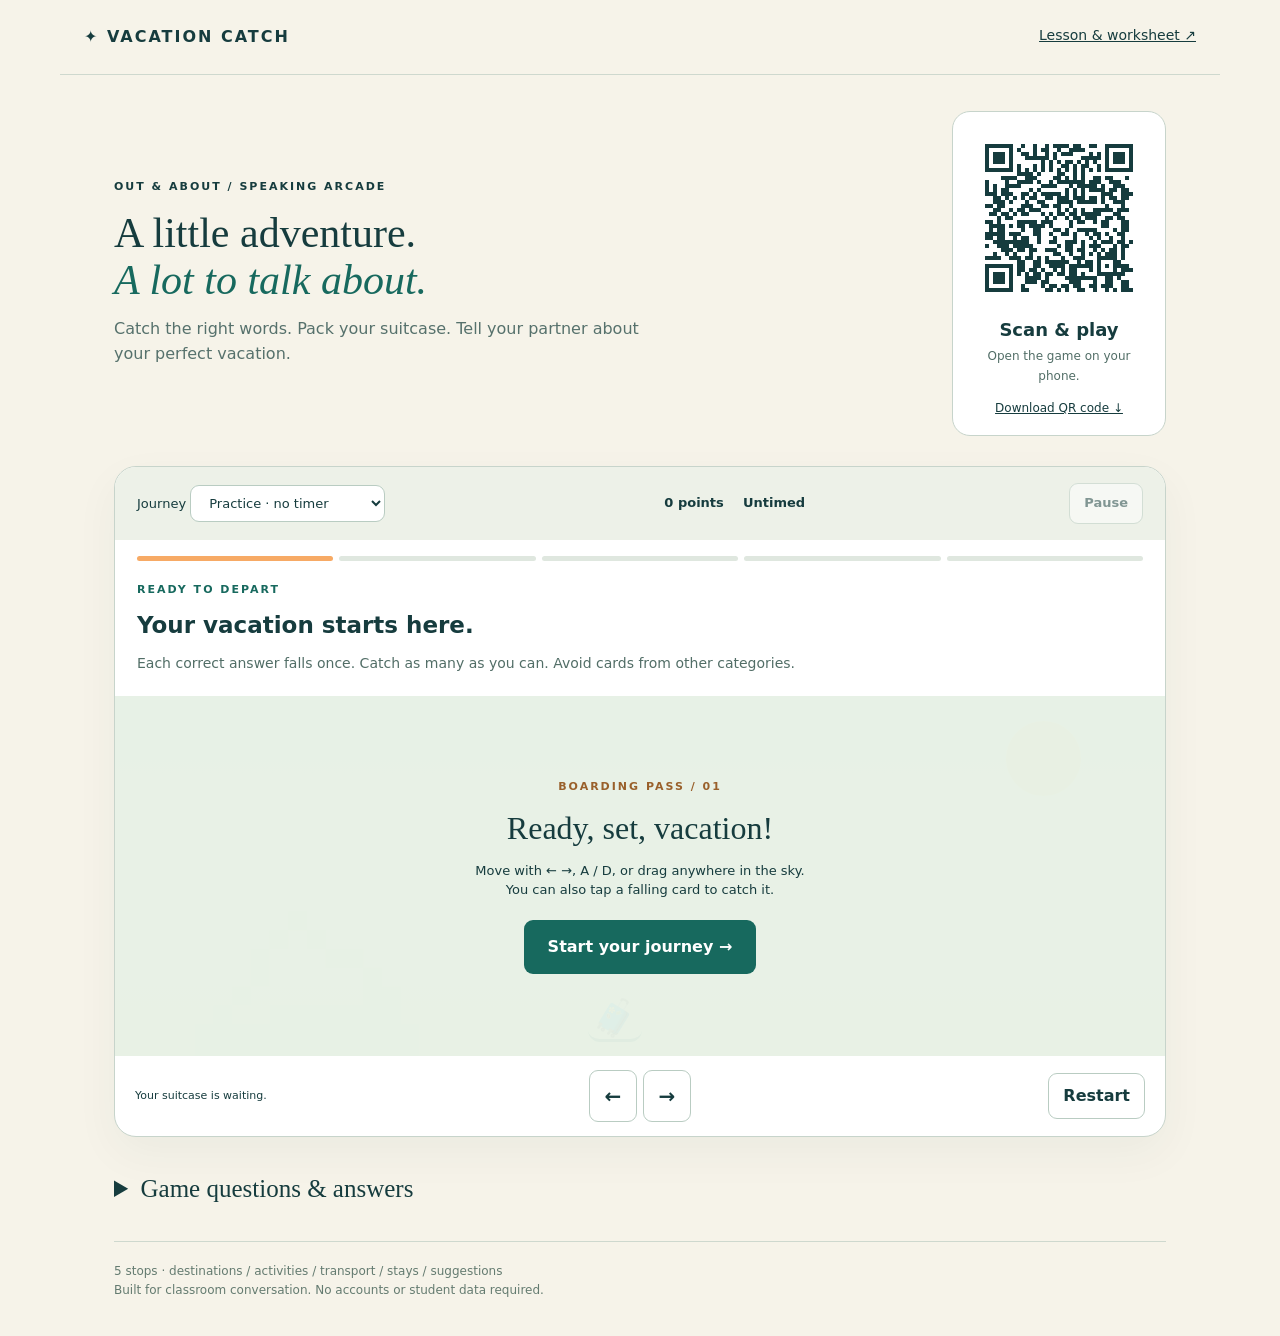
==== commit 40ab5b43: "Reduce feedback instruction font size" ====
--- a/index.html
+++ b/index.html
@@ -1,5 +1,5 @@
 <!doctype html>
-<html lang="en"><head><meta charset="utf-8"><meta name="viewport" content="width=device-width,initial-scale=1"><title>Vacation Catch • Pack, play & speak</title><link rel="stylesheet" href="style.css?v=13"><script defer src="lesson.js?v=4"></script><script defer src="game.js?v=14"></script></head>
+<html lang="en"><head><meta charset="utf-8"><meta name="viewport" content="width=device-width,initial-scale=1"><title>Vacation Catch • Pack, play & speak</title><link rel="stylesheet" href="style.css?v=15"><script defer src="lesson.js?v=4"></script><script defer src="game.js?v=14"></script></head>
 <body><header><a class="brand" href="./">✦ VACATION CATCH</a><nav><a href="materials.html">Lesson & worksheet ↗</a></nav></header><main><div class="welcome"><section class="intro"><span class="eyebrow">OUT & ABOUT / SPEAKING ARCADE</span><h1>A little adventure.<br><em>A lot to talk about.</em></h1><p>Catch the right words. Pack your suitcase. Tell your partner about your perfect vacation.</p></section><aside class="qr-panel" aria-label="Open the game on your phone"><img src="vacation-catch-qr.png" width="180" height="180" alt="QR code linking to Vacation Catch"><div><strong>Scan &amp; play</strong><p>Open the game on your phone.</p><a href="vacation-catch-qr.png" download>Download QR code ↓</a></div></aside></div><section class="game-shell"><div class="toolbar"><label>Journey <select id="mode"><option value="practice">Practice · no timer</option><option value="challenge">Challenge · 30s target</option></select></label><div><span id="score">0 points</span> <span id="time">Untimed</span></div><button id="pause" disabled>Pause</button></div><div class="progress" id="progress"></div><div class="mission"><span id="stage">READY TO DEPART</span><h2 id="prompt">Your vacation starts here.</h2><p id="hint">Each correct answer falls once. Catch as many as you can. Avoid cards from other categories.</p></div><div id="field" tabindex="0" role="region" aria-label="Catch game. Use left and right arrow keys to move your suitcase."><div class="sun"></div><div class="landscape">⛰</div><div id="cards"></div><div id="basket" aria-hidden="true">🧳</div><div id="overlay"><span class="ticket">BOARDING PASS / 01</span><h2>Ready, set, vacation!</h2><p>Move with ← →, A / D, or drag anywhere in the sky.<br>You can also tap a falling card to catch it.</p><button id="start" class="primary">Start your journey →</button></div></div><div class="under"><div class="arrows"><button id="left" aria-label="Move suitcase left">←</button><button id="right" aria-label="Move suitcase right">→</button></div><p id="feedback" role="status" aria-live="polite">Your suitcase is waiting.</p><button id="restart">Restart</button></div></section><details class="answer-key"><summary id="answer-key-title" style="cursor:pointer;font:25px Georgia,serif;padding:8px 0">Game questions &amp; answers</summary><div class="answer-table-wrap"><table><thead><tr><th scope="col">Question</th><th scope="col">Correct answers</th></tr></thead><tbody id="answer-rows"></tbody></table></div></details><footer>5 stops · destinations / activities / transport / stays / suggestions<br>Built for classroom conversation. No accounts or student data required.</footer></main></body></html>
 
 
--- a/style.css
+++ b/style.css
@@ -7,3 +7,5 @@
 .intro h1{font-size:clamp(28px,3.5vw,42px);line-height:1.12;margin:12px 0}
 
 .answer-key{padding:30px 0}.answer-key h3{margin-bottom:18px}.answer-table-wrap{overflow-x:auto}.answer-key table{width:100%;border-collapse:collapse;background:white;font-size:14px}.answer-key th,.answer-key td{border:1px solid #c7d4cb;padding:14px 16px;text-align:left;vertical-align:top}.answer-key thead{background:#e3ede5}.answer-key tbody th{width:35%;font-weight:600}.answer-key td{line-height:1.8}@media(max-width:650px){.answer-key th,.answer-key td{padding:10px;font-size:13px}}
+
+.under #feedback{font-size:11px;line-height:1.4}
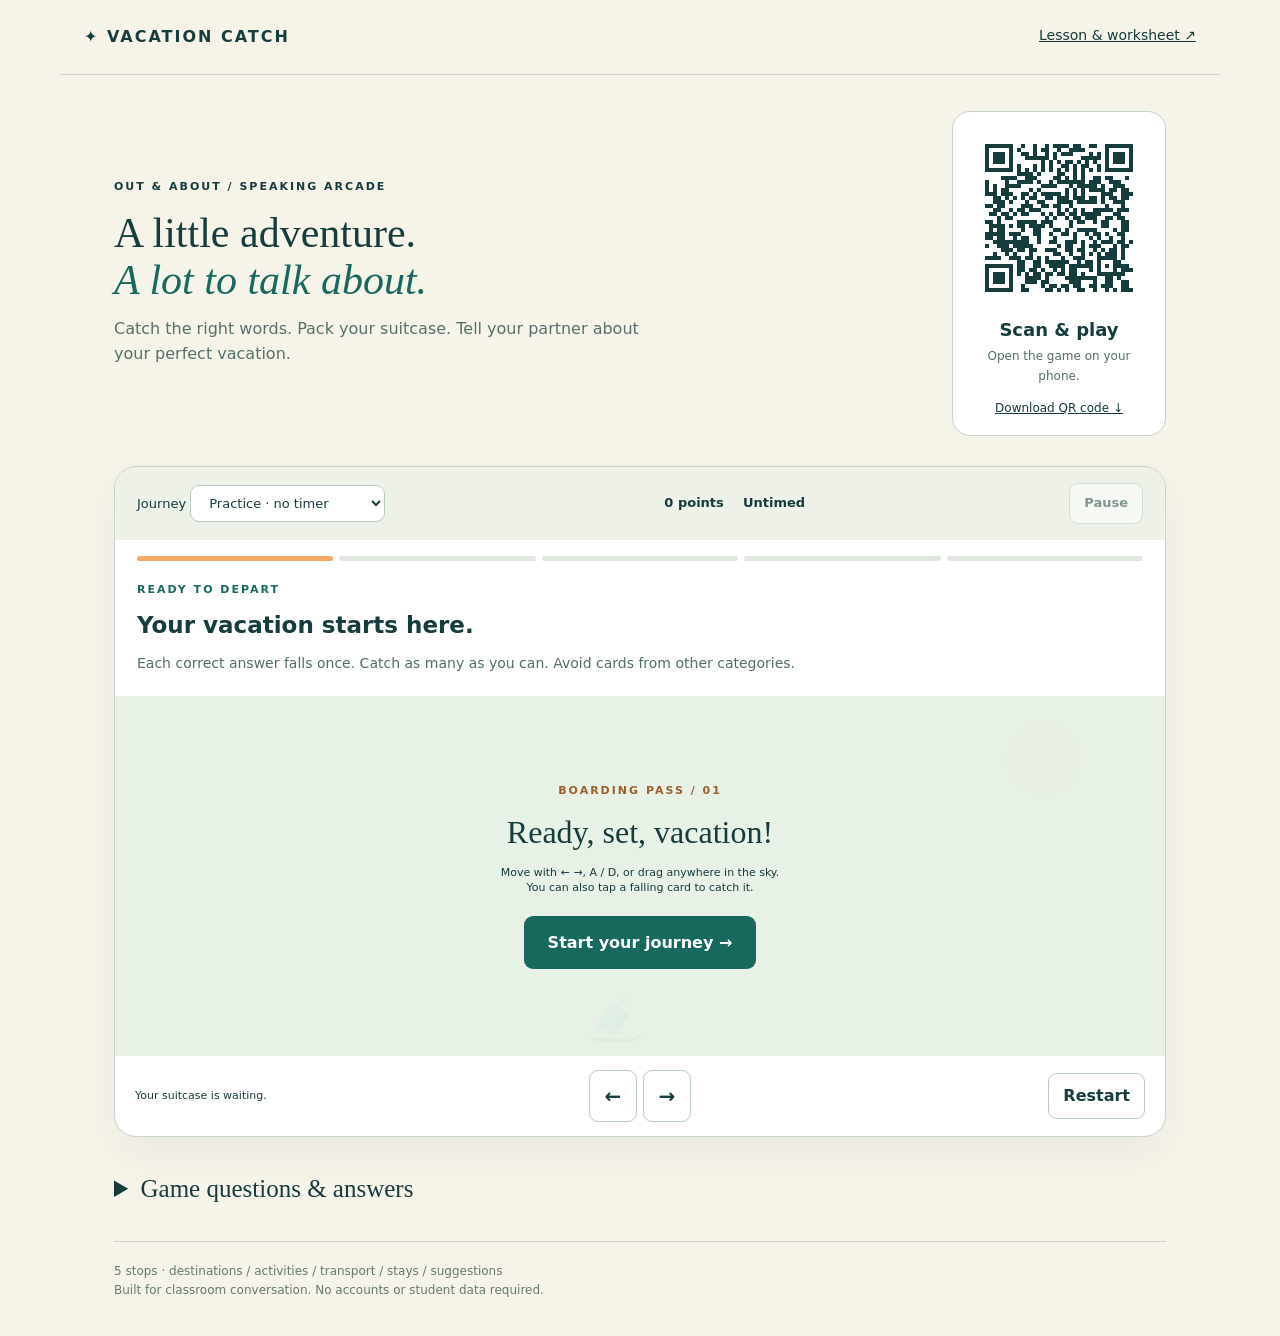
==== commit a0eb77e3: "Further reduce start-screen movement instructions" ====
--- a/index.html
+++ b/index.html
@@ -1,5 +1,5 @@
 <!doctype html>
-<html lang="en"><head><meta charset="utf-8"><meta name="viewport" content="width=device-width,initial-scale=1"><title>Vacation Catch • Pack, play & speak</title><link rel="stylesheet" href="style.css?v=15"><script defer src="lesson.js?v=4"></script><script defer src="game.js?v=14"></script></head>
+<html lang="en"><head><meta charset="utf-8"><meta name="viewport" content="width=device-width,initial-scale=1"><title>Vacation Catch • Pack, play & speak</title><link rel="stylesheet" href="style.css?v=16"><script defer src="lesson.js?v=4"></script><script defer src="game.js?v=14"></script></head>
 <body><header><a class="brand" href="./">✦ VACATION CATCH</a><nav><a href="materials.html">Lesson & worksheet ↗</a></nav></header><main><div class="welcome"><section class="intro"><span class="eyebrow">OUT & ABOUT / SPEAKING ARCADE</span><h1>A little adventure.<br><em>A lot to talk about.</em></h1><p>Catch the right words. Pack your suitcase. Tell your partner about your perfect vacation.</p></section><aside class="qr-panel" aria-label="Open the game on your phone"><img src="vacation-catch-qr.png" width="180" height="180" alt="QR code linking to Vacation Catch"><div><strong>Scan &amp; play</strong><p>Open the game on your phone.</p><a href="vacation-catch-qr.png" download>Download QR code ↓</a></div></aside></div><section class="game-shell"><div class="toolbar"><label>Journey <select id="mode"><option value="practice">Practice · no timer</option><option value="challenge">Challenge · 30s target</option></select></label><div><span id="score">0 points</span> <span id="time">Untimed</span></div><button id="pause" disabled>Pause</button></div><div class="progress" id="progress"></div><div class="mission"><span id="stage">READY TO DEPART</span><h2 id="prompt">Your vacation starts here.</h2><p id="hint">Each correct answer falls once. Catch as many as you can. Avoid cards from other categories.</p></div><div id="field" tabindex="0" role="region" aria-label="Catch game. Use left and right arrow keys to move your suitcase."><div class="sun"></div><div class="landscape">⛰</div><div id="cards"></div><div id="basket" aria-hidden="true">🧳</div><div id="overlay"><span class="ticket">BOARDING PASS / 01</span><h2>Ready, set, vacation!</h2><p>Move with ← →, A / D, or drag anywhere in the sky.<br>You can also tap a falling card to catch it.</p><button id="start" class="primary">Start your journey →</button></div></div><div class="under"><div class="arrows"><button id="left" aria-label="Move suitcase left">←</button><button id="right" aria-label="Move suitcase right">→</button></div><p id="feedback" role="status" aria-live="polite">Your suitcase is waiting.</p><button id="restart">Restart</button></div></section><details class="answer-key"><summary id="answer-key-title" style="cursor:pointer;font:25px Georgia,serif;padding:8px 0">Game questions &amp; answers</summary><div class="answer-table-wrap"><table><thead><tr><th scope="col">Question</th><th scope="col">Correct answers</th></tr></thead><tbody id="answer-rows"></tbody></table></div></details><footer>5 stops · destinations / activities / transport / stays / suggestions<br>Built for classroom conversation. No accounts or student data required.</footer></main></body></html>
 
 
--- a/style.css
+++ b/style.css
@@ -9,3 +9,5 @@
 .answer-key{padding:30px 0}.answer-key h3{margin-bottom:18px}.answer-table-wrap{overflow-x:auto}.answer-key table{width:100%;border-collapse:collapse;background:white;font-size:14px}.answer-key th,.answer-key td{border:1px solid #c7d4cb;padding:14px 16px;text-align:left;vertical-align:top}.answer-key thead{background:#e3ede5}.answer-key tbody th{width:35%;font-weight:600}.answer-key td{line-height:1.8}@media(max-width:650px){.answer-key th,.answer-key td{padding:10px;font-size:13px}}
 
 .under #feedback{font-size:11px;line-height:1.4}
+
+#overlay:has(#start) p{font-size:11px;line-height:1.4}
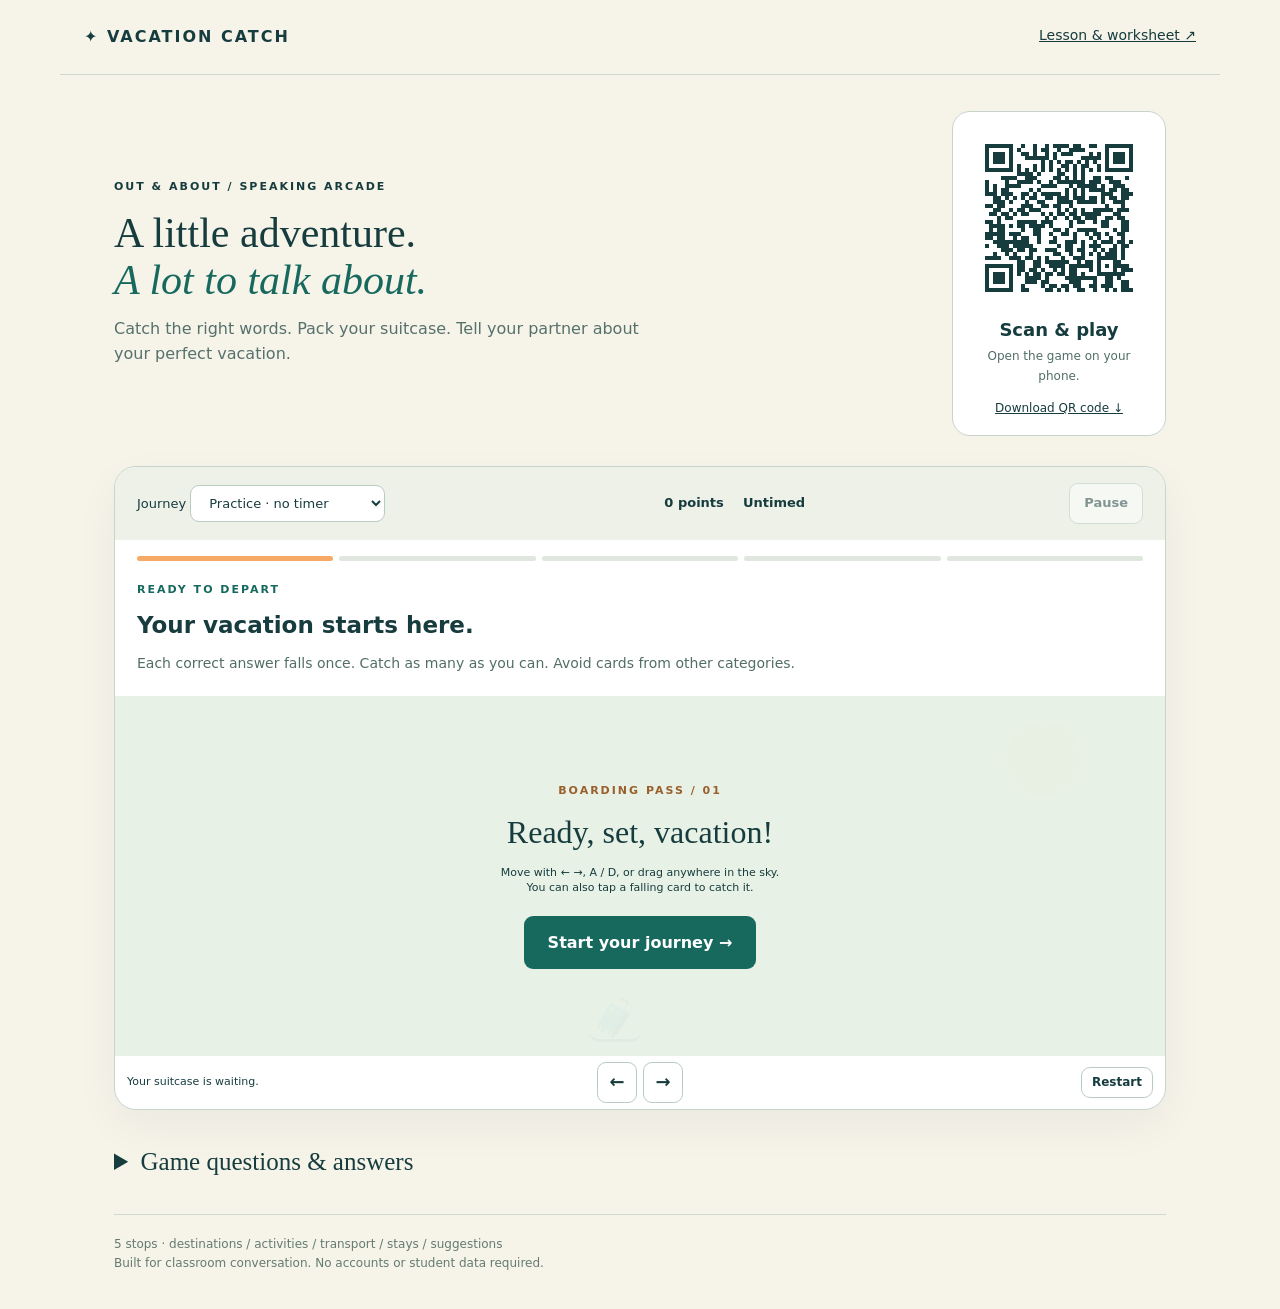
==== commit 2ef0ef27: "Expand active gameplay to screen height and compact white controls" ====
--- a/index.html
+++ b/index.html
@@ -1,5 +1,5 @@
 <!doctype html>
-<html lang="en"><head><meta charset="utf-8"><meta name="viewport" content="width=device-width,initial-scale=1"><title>Vacation Catch • Pack, play & speak</title><link rel="stylesheet" href="style.css?v=16"><script defer src="lesson.js?v=4"></script><script defer src="game.js?v=14"></script></head>
+<html lang="en"><head><meta charset="utf-8"><meta name="viewport" content="width=device-width,initial-scale=1"><title>Vacation Catch • Pack, play & speak</title><link rel="stylesheet" href="style.css?v=18"><script defer src="lesson.js?v=4"></script><script defer src="game.js?v=18"></script></head>
 <body><header><a class="brand" href="./">✦ VACATION CATCH</a><nav><a href="materials.html">Lesson & worksheet ↗</a></nav></header><main><div class="welcome"><section class="intro"><span class="eyebrow">OUT & ABOUT / SPEAKING ARCADE</span><h1>A little adventure.<br><em>A lot to talk about.</em></h1><p>Catch the right words. Pack your suitcase. Tell your partner about your perfect vacation.</p></section><aside class="qr-panel" aria-label="Open the game on your phone"><img src="vacation-catch-qr.png" width="180" height="180" alt="QR code linking to Vacation Catch"><div><strong>Scan &amp; play</strong><p>Open the game on your phone.</p><a href="vacation-catch-qr.png" download>Download QR code ↓</a></div></aside></div><section class="game-shell"><div class="toolbar"><label>Journey <select id="mode"><option value="practice">Practice · no timer</option><option value="challenge">Challenge · 30s target</option></select></label><div><span id="score">0 points</span> <span id="time">Untimed</span></div><button id="pause" disabled>Pause</button></div><div class="progress" id="progress"></div><div class="mission"><span id="stage">READY TO DEPART</span><h2 id="prompt">Your vacation starts here.</h2><p id="hint">Each correct answer falls once. Catch as many as you can. Avoid cards from other categories.</p></div><div id="field" tabindex="0" role="region" aria-label="Catch game. Use left and right arrow keys to move your suitcase."><div class="sun"></div><div class="landscape">⛰</div><div id="cards"></div><div id="basket" aria-hidden="true">🧳</div><div id="overlay"><span class="ticket">BOARDING PASS / 01</span><h2>Ready, set, vacation!</h2><p>Move with ← →, A / D, or drag anywhere in the sky.<br>You can also tap a falling card to catch it.</p><button id="start" class="primary">Start your journey →</button></div></div><div class="under"><div class="arrows"><button id="left" aria-label="Move suitcase left">←</button><button id="right" aria-label="Move suitcase right">→</button></div><p id="feedback" role="status" aria-live="polite">Your suitcase is waiting.</p><button id="restart">Restart</button></div></section><details class="answer-key"><summary id="answer-key-title" style="cursor:pointer;font:25px Georgia,serif;padding:8px 0">Game questions &amp; answers</summary><div class="answer-table-wrap"><table><thead><tr><th scope="col">Question</th><th scope="col">Correct answers</th></tr></thead><tbody id="answer-rows"></tbody></table></div></details><footer>5 stops · destinations / activities / transport / stays / suggestions<br>Built for classroom conversation. No accounts or student data required.</footer></main></body></html>
 
 
--- a/style.css
+++ b/style.css
@@ -11,3 +11,7 @@
 .under #feedback{font-size:11px;line-height:1.4}
 
 #overlay:has(#start) p{font-size:11px;line-height:1.4}
+
+.under{padding:6px 12px;gap:4px 10px}.under #feedback{margin:0;line-height:1.25}.under .arrows button{font-size:18px;min-width:40px;padding:5px 10px}.under #restart{padding:5px 10px;font-size:12px}@media(max-width:650px){.under{padding:6px 10px;row-gap:4px}.under #feedback{margin:0;font-size:10px;line-height:1.25}.under #restart{padding:5px 8px}.under .arrows button{min-height:36px}#field{height:390px}}
+
+body.game-active{overflow:hidden}.game-active>header,.game-active .welcome,.game-active .answer-key,.game-active footer{display:none}.game-active main{max-width:1100px;padding:8px;margin:auto}.game-active .game-shell{height:calc(100svh - 16px);display:flex;flex-direction:column;border-radius:14px}.game-active .toolbar{padding:6px 12px;gap:4px;font-size:12px}.game-active .toolbar label{width:auto}.game-active .toolbar select,.game-active .toolbar button{padding:4px 7px;font-size:12px}.game-active .progress{padding:7px 12px 0}.game-active .mission{padding:6px 12px}.game-active .mission>span{font-size:9px;letter-spacing:1px}.game-active .mission h2{font-size:19px;line-height:1.25;margin:3px 0}.game-active .mission p{font-size:11px;margin:3px 0;line-height:1.3}.game-active #field{height:auto;min-height:160px;flex:1}.game-active .under{flex-shrink:0}@media(max-width:650px){.game-active .toolbar{flex-wrap:wrap}.game-active .toolbar label{flex:1}.game-active .toolbar span{margin-right:5px}.game-active .toolbar select{max-width:160px}.game-active .under{padding:4px 8px}.game-active .under #feedback{font-size:10px}}
